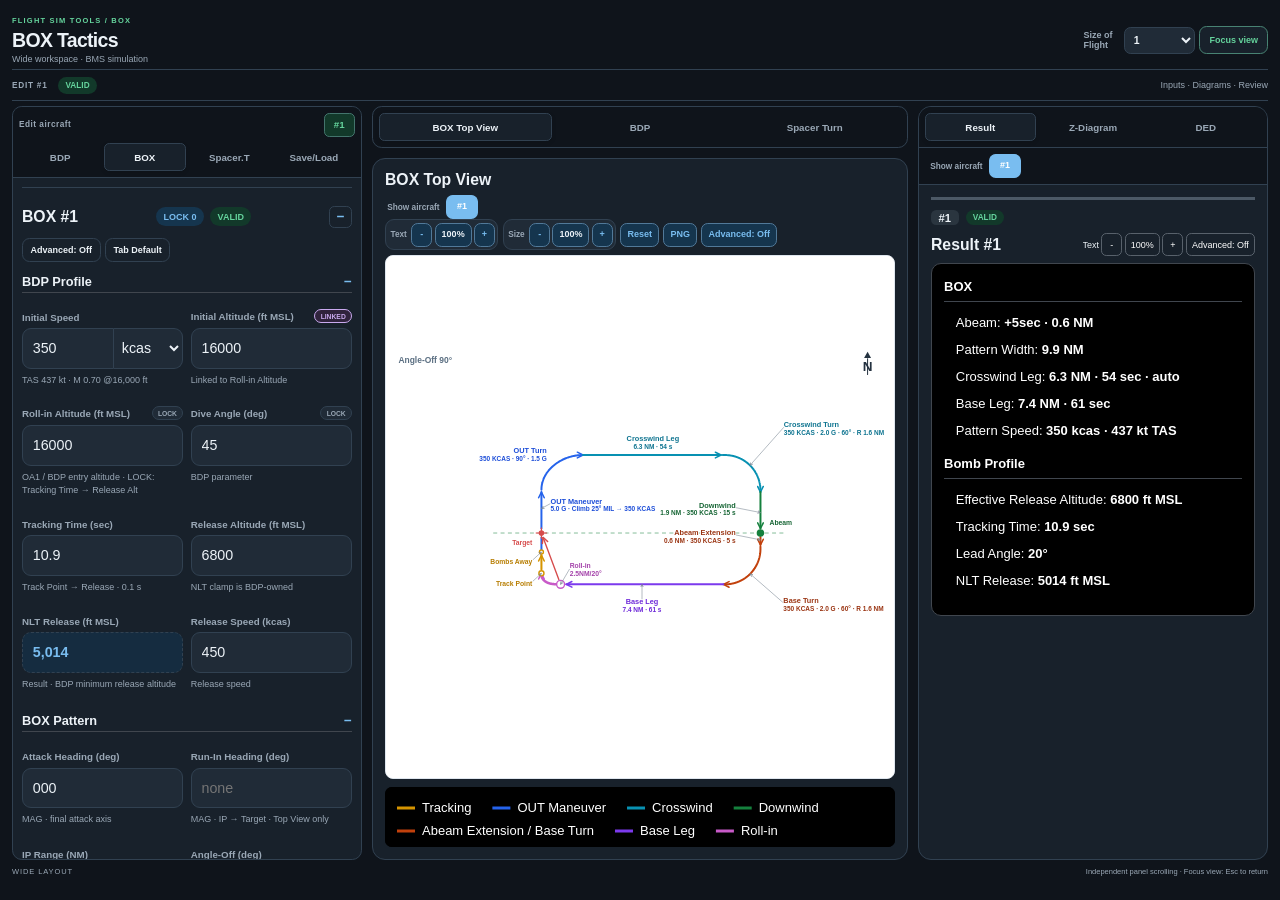
==== box/index.html @ 9b7af39f "Deploy Offset preview from c91996f1fd9d" ====
<!doctype html>
<html lang="ko">
<head>
<meta charset="utf-8">
<meta name="viewport" content="width=device-width,initial-scale=1">
<title>BOX Tactics · V2 WORK</title>
<link rel="stylesheet" href="./box.css?v=c91996f1fd9d">
<link rel="stylesheet" href="../common/ui/result-panel-v0.1.css?v=c91996f1fd9d">
<link rel="stylesheet" href="./wide-layout.css?v=c91996f1fd9d">
</head>
<body class="box-wide bombing-wide">
<!-- BOX page (owner 2026-10-23 / 25): a separate page on the Offset FE layout (PC Wide and phone), BOX v0.3 BE through
     the BOX Flight entrypoint. Tabs: BDP (shared BDP tab) / BOX / Spacer Turn (blank, the BOX S&R slot) / Formation
     (#2–#4: each follower's position; one data set, #1's) / Save/Load. -->
<main class="app" id="box-calculator">
  <header class="topbar">
    <div>
      <h1 id="box-page-title">BOX Tactics</h1>
      <div class="subline">V2 modular work · BOX v0.3 BE · BDP v0.4</div>
    </div>
    <div class="toolbar">
      <label class="flight-size-control" for="flight-size" title="#1–#4 fly #1's BDP and BOX data; #2–#4 set their Formation position"><span>Size of Flight</span><select id="flight-size"><option value="1">1</option><option value="2">2</option><option value="3">3</option><option value="4">4</option></select></label>
      <span class="rev" id="box-rev">V2 WORK · BOX BE 0.4</span>
    </div>
  </header>

  <!-- Shared BDP tab (shared/bdp-tab-v0.1.mjs): the controller fills it. -->
  <section class="section bdp-tab-section" data-tab="bdp" aria-labelledby="bdp-title-1" data-bdp-tab="1"></section>

  <section class="section" data-tab="box" aria-labelledby="box-input-title">
    <div class="section-head"><h2 id="box-input-title">BOX #1</h2><div class="box-head-status"><span id="lock-count" class="mode">LOCK 0</span><span id="state-pill" class="status ok">VALID</span></div></div>

    <details class="input-group-panel" open>
      <summary class="input-group-title">BDP Profile</summary>
      <div class="input-grid" data-bdp-profile-copy></div>
    </details>

    <details class="input-group-panel" open>
      <summary class="input-group-title">BOX Pattern</summary>
      <div class="input-grid">
        <label class="field"><span>Attack Heading (deg)</span><input data-key="attackHeadingDeg" type="text" inputmode="decimal"><span class="unit">MAG · final attack axis</span></label>
        <label class="field advanced-only"><span>Magnetic Var <span class="adv-tag">ADV</span></span><select data-mag-var-select aria-label="Magnetic Var theater"><option value="KOREA">Korea</option><option value="ISRAEL">Israel</option><option value="BALKANS">Balkans</option></select><span class="unit" data-mag-var-value>7.5°W · BMS MAGV · DED TBRG = M − 7.5</span></label>
        <!-- Owner 2026-11-12: Run-In (IP → Target) for the Top View only; the pattern is unchanged (shared pattern-run-in). -->
        <label class="field"><span>Run-In Heading (deg)</span><input data-run-in="headingDeg" type="text" inputmode="decimal" placeholder="none" aria-label="Run-In Heading, IP to Target"><span class="unit">MAG · IP → Target · Top View only</span></label>
        <label class="field"><span>IP Range (NM)</span><input data-run-in="ipRangeNm" type="text" inputmode="decimal" placeholder="edge" aria-label="IP Range from the Target"><span class="unit">IP → Target · blank: to the edge</span></label>
        <label class="field"><span>Angle-Off (deg)</span><output class="readout" data-bdp-fixed="angleOffDeg">90</output><span class="unit">BOX fixed</span></label>
        <label class="field"><span>Base Turn G (G)</span><input data-key="baseTurnG" type="text" inputmode="decimal"><span class="unit">Level Turn · 90° · onset rates of this aircraft</span></label>
        <label class="field"><span>Crosswind Turn G (G)</span><input data-key="crossTurnG" type="text" inputmode="decimal"><span class="unit">Level Turn · 90° · onset rates of this aircraft</span></label>
        <label class="field"><span>Crosswind Leg Extension (NM)</span><input data-key="crossLegExtensionNm" type="text" inputmode="decimal"><span class="unit" data-cross-leg-note>Auto: to the Roll-in Altitude and speed</span></label>
      </div>
      <p class="constraint-note">Crosswind Leg Extension is filled in automatically: the leg flown at MIL from the OUT Turn end until the Roll-in Altitude and Roll-in speed are reached (never shorter than the leg that closes the pattern). A typed value replaces it; shorter than the automatic leg it shows a warning, below the minimum an error. Clear the field to go back to automatic.</p>
    </details>

    <details class="input-group-panel">
      <summary class="input-group-title">Roll-in Condition</summary>
      <div class="input-grid" data-roll-in-copy></div>
    </details>

    <details class="input-group-panel advanced-only">
      <summary class="input-group-title">Turn Onset <span class="adv-tag">ADV</span></summary>
      <div class="input-grid" data-turn-onset-copy></div>
    </details>

    <details class="input-group-panel advanced-only">
      <summary class="input-group-title">OUT Maneuver <span class="adv-tag">ADV</span></summary>
      <div class="input-grid">
        <label class="field"><span>OUT Speed (kcas)</span><input data-key="outSpeedKcas" type="text" inputmode="decimal"><span class="unit">Recovery · Blank: Release Speed</span></label>
        <label class="field"><span>Recovery G (G)</span><input data-key="outRecoveryG" type="text" inputmode="decimal"><span class="unit">Blank: 5.0</span></label>
        <label class="field"><span>Climb Pitch (deg)</span><input data-key="outClimbPitchDeg" type="text" inputmode="decimal"><span class="unit">MIL climb · Blank: 25</span></label>
        <label class="field"><span>Climb G (G)</span><input data-key="outClimbG" type="text" inputmode="decimal"><span class="unit">Pull-up · Blank: Recovery G / 2</span></label>
        <label class="field"><span>OUT Turn Speed (kcas)</span><input data-key="outTurnSpeedKcas" type="text" inputmode="decimal"><span class="unit">Turn starts · Blank: 350</span></label>
        <label class="field"><span>OUT Turn Bank (deg)</span><input data-key="outTurnBankDeg" type="text" inputmode="decimal"><span class="unit">Until level · Blank: 90</span></label>
        <label class="field"><span>OUT Turn G (G)</span><input data-key="outTurnG" type="text" inputmode="decimal"><span class="unit">Blank: 1.5</span></label>
        <label class="field"><span>Minimum Speed (kcas)</span><input data-key="outMinimumSpeedKcas" type="text" inputmode="decimal"><span class="unit">Not below · Blank: 300</span></label>
      </div>
      <p class="constraint-note">OUT at MIL: climb at the Climb Pitch until the OUT Turn Speed, then the OUT Turn at the Turn Bank and Turn G; when the flight path reaches level the turn goes on level at the Turn G. Speeds come from the PW-229 MIL research model (unofficial adoption, not BMS-validated).</p>
    </details>
    <div id="constraint-message" class="status-message valid">-</div>
  </section>

  <!-- Spacer Turn (owner 2026-10-23): the BOX S&R slot, a blank tab for now. -->
  <section class="section" data-tab="spacer" aria-labelledby="spacer-title">
    <div class="section-head"><h2 id="spacer-title">Spacer Turn</h2></div>
    <p class="flight-draft-note">Spacer Turn is the BOX slot of S&amp;R. Its content comes in a later step.</p>
  </section>

  <section class="section save-section" data-tab="save" aria-labelledby="save-title">
    <div class="section-head"><h2 id="save-title">Save/Load</h2></div>
    <p class="flight-draft-note">Save keeps the BOX page's inputs (BDP and BOX), LOCK / LINK and the Flight size in this browser. A reload or a newly opened page loads the last Save; changes made after it are not kept until you press Save again. Load Default loads the Default conditions (not saved until Save); each input tab's Tab Default restores only that tab.</p>
    <p class="flight-draft-note" id="reload-note">오류가 나면 브라우저를 새로고침해 주세요.</p>
    <div class="save-actions">
      <button class="btn" id="work-save" type="button">Save</button>
      <button class="btn" id="work-default" type="button">Load Default</button>
    </div>
    <output id="save-status" class="status-message valid" role="status">-</output>
    <!-- BMS Mission (DTC) → Run-In (owner 2026-11-12; shared bms-dtc-run-in-panel). -->
    <div class="bms-mission" id="bms-mission"></div>
  </section>

  <section class="section top-view-section" aria-labelledby="top-view-title">
    <div class="section-head">
      <h2 id="top-view-title">BOX Top View</h2>
      <div class="diagram-actions">
        <div class="diagram-action-row top-view-aircraft" role="group" aria-label="Aircraft drawn in the Top View">
          <span class="diagram-control-label">Show aircraft</span>
          <button class="capture-button view-toggle active" type="button" data-top-view-aircraft-button="1" aria-pressed="true">#1</button>
          <button class="capture-button view-toggle" type="button" data-top-view-aircraft-button="2" aria-pressed="false" hidden>#2</button>
          <button class="capture-button view-toggle" type="button" data-top-view-aircraft-button="3" aria-pressed="false" hidden>#3</button>
          <button class="capture-button view-toggle" type="button" data-top-view-aircraft-button="4" aria-pressed="false" hidden>#4</button>
        </div>
        <div class="diagram-action-row">
          <div class="font-scale-control" role="group" aria-label="Top View font size">
            <span class="diagram-control-label">Text</span>
            <button class="capture-button" id="top-view-font-down" type="button" aria-label="Top View font smaller">-</button>
            <button class="capture-button diagram-scale-output" id="top-view-font-scale-output" type="button" aria-label="Reset Top View text size to 100%">100%</button>
            <button class="capture-button" id="top-view-font-up" type="button" aria-label="Top View font larger">+</button>
          </div>
          <div class="view-scale-control" role="group" aria-label="Top View picture size">
            <span class="diagram-control-label">Size</span>
            <button class="capture-button" id="top-view-zoom-out" type="button" aria-label="Picture smaller">-</button>
            <button class="capture-button diagram-scale-output" id="top-view-size-output" type="button" aria-label="Reset Top View size to 100%">100%</button>
            <button class="capture-button" id="top-view-zoom-in" type="button" aria-label="Picture larger">+</button>
          </div>
          <button class="capture-button" id="top-view-zoom-reset" type="button">Reset</button>
          <button class="capture-button" id="capture-top-view" type="button">PNG</button>
          <button class="capture-button view-toggle" id="top-view-advanced" type="button" aria-pressed="false" title="MAP and the Roll-in Distance">Advanced: Off</button>
        </div>
      </div>
    </div>
    <div class="top-view-shell"><svg id="box-top-view" viewBox="0 0 900 900" role="img" aria-label="BOX #1 Top View"></svg></div>
    <svg class="diagram-legend-box" id="box-legend" role="img" aria-label="BOX Top View legend"></svg>
  </section>

  <div class="bdp-views" data-bdp-views="1" data-output-aircraft="1" data-aircraft-output="bdp"><div data-bdp-diagrams-host="1"></div></div>

  <section class="section z-diagram-section" data-output-aircraft="1" data-aircraft-output="z" aria-labelledby="box-z-title">
    <div class="section-head"><h2 id="box-z-title">BOX #1 Z-Diagram</h2><div class="diagram-action-row"><button class="btn" id="capture-z" type="button">PNG</button></div></div>
    <div class="z-diagram-shell"><svg id="box-z-svg" viewBox="0 0 650 770" role="img" aria-label="BOX #1 Z-Diagram"><g data-z-root></g></svg></div>
  </section>

  <section class="section compact-results" id="result-section" data-result-panel data-output-aircraft="1" data-aircraft-output="result"><div class="result-panel-head"><h2>Result #1</h2><div data-result-controls aria-label="Result display controls"></div></div><div class="result-panel-body"><div data-result-group><h3>BOX</h3><table><tbody class="result-rows" id="box-result-body"></tbody></table></div><div data-result-group><h3>Bomb Profile</h3><table><tbody class="result-rows" id="profile-result-body"></tbody></table></div><p data-result-empty>No available summary results.</p></div></section>

  <section class="section ded-section" data-output-aircraft="1" data-aircraft-output="ded" aria-labelledby="ded-title">
    <div class="section-head"><h2 id="ded-title">DED #1</h2><button class="btn ded-png-button" type="button" data-ded-png="1">PNG</button></div>
    <div data-ded-pages="1"></div>
  </section>

  <div id="flight-followers"></div>
</main>
<script type="module" src="./wide-layout.mjs?v=c91996f1fd9d"></script>
</body>
</html>
---- box/box.css ----
@import url("../common-ui-v0.2.css?v=c91996f1fd9d");
/* Shared parts bring their CSS (bombing app shared FE): input fields, DED, Flight UI, the shared BDP tab; time dial (Common UI). */
@import url("../shared/input-fields-v0.1.css?v=c91996f1fd9d");
@import url("../shared/ded-v0.1.css?v=c91996f1fd9d");
@import url("../shared/flight-ui-v0.1.css?v=c91996f1fd9d");
@import url("../shared/bdp-tab-v0.1.css?v=c91996f1fd9d");
@import url("../common/ui/time-dial-v0.1.css?v=c91996f1fd9d");

/* BOX page (owner 2026-10-23 / 25): the Offset page's general rules it shares, then the BOX inputs. */
:root{color-scheme:dark}
.section-head,.result-panel-head{flex-wrap:wrap}
.flight-draft-note{margin:0;color:var(--muted);font-size:12px;line-height:1.5}
.z-diagram-shell{width:100%;max-width:1140px;margin:auto;box-sizing:border-box;background:#fff;border:1px solid var(--line);border-radius:12px;overflow:hidden}
.z-diagram-shell svg{width:100%;height:auto;display:block}
.status-message{margin-top:10px;border-radius:10px;padding:10px 12px;font-size:11px;line-height:1.5}.status-message.valid{background:var(--green-soft);color:var(--green)}.status-message.warning{background:var(--amber-soft);color:var(--amber)}.status-message.invalid{background:var(--red-soft);color:var(--red)}
.top-view-section .section-head{display:block}.top-view-section .section-head h2{margin-bottom:10px}
.capture-button:disabled{opacity:.42;cursor:default}
/* Diagram CSS boundary (CSS-SPEC §1): the shell and svg box only; the BOX views set their own aspect ratio, strokes and text. */
.top-view-shell{border:1px solid #dfe6ee;border-radius:12px;background:#fff;overflow:hidden}#box-top-view{display:block;width:100%;height:auto;background:#fff}
.constraint-note{font-size:10px;color:var(--muted);line-height:1.4;margin:8px 0 0}
.capture-button.view-toggle[aria-pressed="true"]{border-color:var(--blue);background:var(--blue-soft);color:var(--blue)}
/* BDP views (centre BDP tab): Dive Profile, 3D, Top View, HUD in one column while shown. */
.bdp-views{display:none}
.bdp-views.show-full-views{display:block}
.bdp-views.show-full-views .bdp-diagrams{display:grid;grid-template-columns:minmax(0,1fr);margin-top:0}
.box-head-status{display:flex;gap:8px;align-items:center}
.input-group-panel+.input-group-panel{margin-top:8px}
.save-actions{display:flex;gap:8px;flex-wrap:wrap;margin:10px 0}
.adv-tag{font-size:9px;font-weight:900;color:var(--muted);margin-left:6px}
---- common/ui/result-panel-v0.1.css ----
.compact-results .result-panel-head{display:flex;align-items:center;justify-content:space-between;flex-wrap:wrap;gap:8px;margin-bottom:10px}
.compact-results .result-panel-head h2{margin:0}
.compact-results [data-result-controls]{display:flex;align-items:center;gap:3px;font-size:12px;flex-wrap:wrap}
.compact-results [data-result-controls] button{font:inherit;min-height:30px;min-width:28px;padding:4px 7px;border:1px solid #58616b;border-radius:7px;background:#18212b;color:#fff;cursor:pointer}
.compact-results [data-result-controls] button:disabled{opacity:.4;cursor:default}
.compact-results [data-result-controls] [aria-pressed="true"]{outline:1px solid #fff}
.compact-results .result-panel-body{padding:10px 12px;border:1px solid #40464e;border-radius:10px;background:#000;color:#fff;font-size:13px;line-height:1.45;font-variant-numeric:tabular-nums}
.compact-results .result-rows{display:grid;grid-template-columns:minmax(0,1fr);gap:0 22px;width:100%;border-collapse:collapse}
.compact-results .result-row{display:block;padding:4px 0 4px .75em;border:0;min-width:0;overflow-wrap:anywhere}
.compact-results .result-row>*{display:inline;padding:0;border:0;min-width:0;overflow-wrap:anywhere}
.compact-results .result-row> :first-child{width:auto;color:#fff}
.compact-results .result-row> :first-child::after{content:": ";white-space:pre}
.compact-results [data-result-value]{text-align:left;font:inherit;font-weight:600}
.compact-results .result-value,.compact-results .value-result{color:#fff!important;background:transparent!important}
.compact-results .value-dependent-change{outline:1px solid #b9a6df;outline-offset:2px}
.compact-results [data-result-group]{margin:0 0 8px}
.compact-results [data-result-group]:last-child{margin-bottom:0}
.compact-results h3{font:inherit;font-weight:700;margin:4px 0 6px;border-bottom:1px solid #40464e;padding-bottom:4px}
.compact-results [data-result-group] table{width:100%}
.compact-results [hidden]{display:none!important}
.compact-results [data-result-empty]{margin:0;color:#fff}
.diagram-legend-box{display:block;width:100%;height:auto;margin:8px auto 0;border-radius:8px;background:#000}
---- box/wide-layout.css ----
/* BOX content of the PC Wide page. The workspace itself is the bombing app shared FE's (shared/wide-workspace-v0.1.css,
   body.bombing-wide); this file styles the BOX inputs and the Top View panel. Style the SVG boxes, never the paths,
   labels or viewBox. */
@import url("../shared/wide-workspace-v0.1.css?v=c91996f1fd9d");

.wide-center-panel[data-center-panel="topview"] { flex:1 0 100%; }
.box-wide .wide-map-section .flight-draft-note { flex:none; font-size:11px; }
/* Speed and altitude on one row (the Offset page's rule). */
.box-wide .wide-inputs .field.speed-field { grid-column:auto; }
.box-wide .wide-inputs .speed-field .compound { grid-template-columns:minmax(0,1fr) 92px; }
.box-wide .wide-inputs .speed-field .compound select { padding-inline:6px 2px; }
@media(max-width:760px) {
  /* Target Elevation and Bomb on one row (the Offset page's phone rule). */
  .box-wide .wide-inputs .input-grid:has(> .field > [data-key="targetElevationMslFt"]) { grid-template-columns:minmax(0,.85fr) minmax(0,1.15fr); }
  .box-wide .wide-inputs .input-grid:has(> .field > [data-key="targetElevationMslFt"]) > .field:has(> select) { grid-column:auto; }
}
@media(min-width:761px) {
  .box-wide .wide-center .flight-draft-note { zoom:0.75; }
}
.box-wide .wide-standard-link { display:none; }
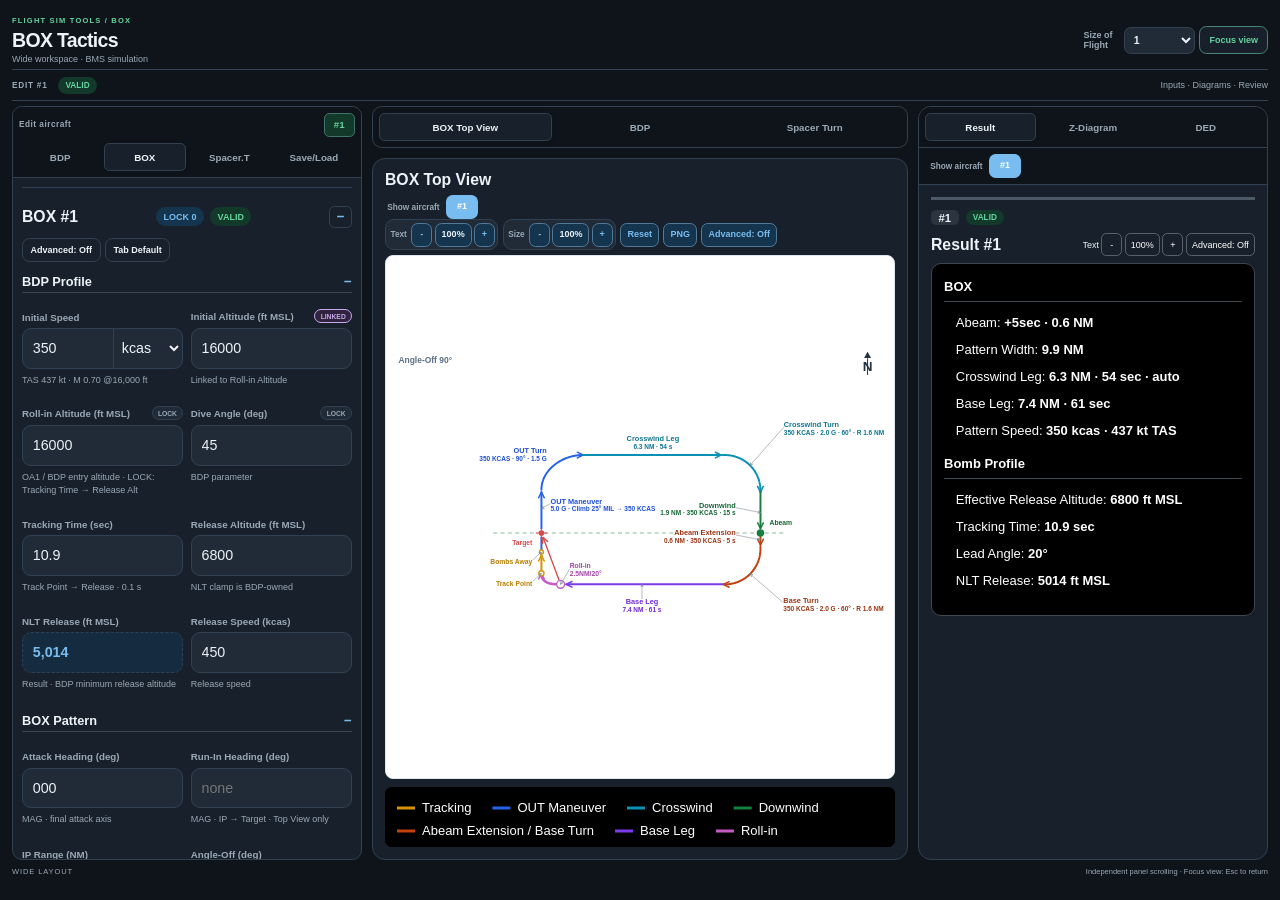
==== commit 22d98f3a: "Deploy Offset preview from 416f6b7496e2" ====
--- a/box/index.html
+++ b/box/index.html
@@ -4,9 +4,9 @@
 <meta charset="utf-8">
 <meta name="viewport" content="width=device-width,initial-scale=1">
 <title>BOX Tactics · V2 WORK</title>
-<link rel="stylesheet" href="./box.css?v=c91996f1fd9d">
-<link rel="stylesheet" href="../common/ui/result-panel-v0.1.css?v=c91996f1fd9d">
-<link rel="stylesheet" href="./wide-layout.css?v=c91996f1fd9d">
+<link rel="stylesheet" href="./box.css?v=416f6b7496e2">
+<link rel="stylesheet" href="../common/ui/result-panel-v0.1.css?v=416f6b7496e2">
+<link rel="stylesheet" href="./wide-layout.css?v=416f6b7496e2">
 </head>
 <body class="box-wide bombing-wide">
 <!-- BOX page (owner 2026-10-23 / 25): a separate page on the Offset FE layout (PC Wide and phone), BOX v0.3 BE through
@@ -147,6 +147,6 @@
 
   <div id="flight-followers"></div>
 </main>
-<script type="module" src="./wide-layout.mjs?v=c91996f1fd9d"></script>
+<script type="module" src="./wide-layout.mjs?v=416f6b7496e2"></script>
 </body>
 </html>
--- a/box/box.css
+++ b/box/box.css
@@ -1,10 +1,10 @@
-@import url("../common-ui-v0.2.css?v=c91996f1fd9d");
+@import url("../common-ui-v0.2.css?v=416f6b7496e2");
 /* Shared parts bring their CSS (bombing app shared FE): input fields, DED, Flight UI, the shared BDP tab; time dial (Common UI). */
-@import url("../shared/input-fields-v0.1.css?v=c91996f1fd9d");
-@import url("../shared/ded-v0.1.css?v=c91996f1fd9d");
-@import url("../shared/flight-ui-v0.1.css?v=c91996f1fd9d");
-@import url("../shared/bdp-tab-v0.1.css?v=c91996f1fd9d");
-@import url("../common/ui/time-dial-v0.1.css?v=c91996f1fd9d");
+@import url("../shared/input-fields-v0.1.css?v=416f6b7496e2");
+@import url("../shared/ded-v0.1.css?v=416f6b7496e2");
+@import url("../shared/flight-ui-v0.1.css?v=416f6b7496e2");
+@import url("../shared/bdp-tab-v0.1.css?v=416f6b7496e2");
+@import url("../common/ui/time-dial-v0.1.css?v=416f6b7496e2");
 
 /* BOX page (owner 2026-10-23 / 25): the Offset page's general rules it shares, then the BOX inputs. */
 :root{color-scheme:dark}
--- a/box/wide-layout.css
+++ b/box/wide-layout.css
@@ -1,7 +1,7 @@
 /* BOX content of the PC Wide page. The workspace itself is the bombing app shared FE's (shared/wide-workspace-v0.1.css,
    body.bombing-wide); this file styles the BOX inputs and the Top View panel. Style the SVG boxes, never the paths,
    labels or viewBox. */
-@import url("../shared/wide-workspace-v0.1.css?v=c91996f1fd9d");
+@import url("../shared/wide-workspace-v0.1.css?v=416f6b7496e2");
 
 .wide-center-panel[data-center-panel="topview"] { flex:1 0 100%; }
 .box-wide .wide-map-section .flight-draft-note { flex:none; font-size:11px; }
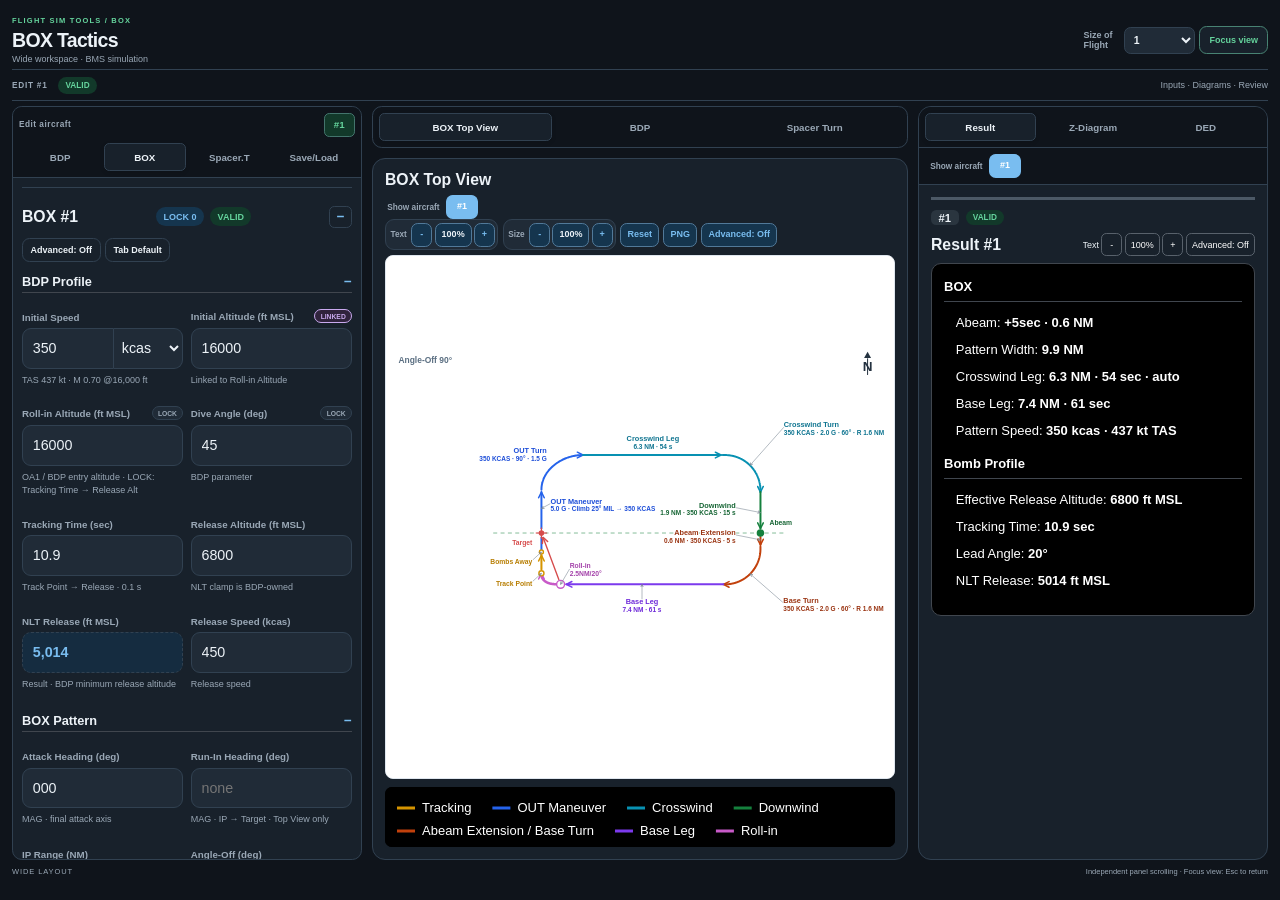
==== commit 7d8ad1c5: "Deploy Offset preview from 980cf95da5f3 (manual: GitHub Actions blocked by billing)" ====
--- a/box/index.html
+++ b/box/index.html
@@ -4,9 +4,9 @@
 <meta charset="utf-8">
 <meta name="viewport" content="width=device-width,initial-scale=1">
 <title>BOX Tactics · V2 WORK</title>
-<link rel="stylesheet" href="./box.css?v=416f6b7496e2">
-<link rel="stylesheet" href="../common/ui/result-panel-v0.1.css?v=416f6b7496e2">
-<link rel="stylesheet" href="./wide-layout.css?v=416f6b7496e2">
+<link rel="stylesheet" href="./box.css?v=980cf95da5f3">
+<link rel="stylesheet" href="../common/ui/result-panel-v0.1.css?v=980cf95da5f3">
+<link rel="stylesheet" href="./wide-layout.css?v=980cf95da5f3">
 </head>
 <body class="box-wide bombing-wide">
 <!-- BOX page (owner 2026-10-23 / 25): a separate page on the Offset FE layout (PC Wide and phone), BOX v0.3 BE through
@@ -147,6 +147,6 @@
 
   <div id="flight-followers"></div>
 </main>
-<script type="module" src="./wide-layout.mjs?v=416f6b7496e2"></script>
+<script type="module" src="./wide-layout.mjs?v=980cf95da5f3"></script>
 </body>
 </html>
--- a/box/box.css
+++ b/box/box.css
@@ -1,10 +1,10 @@
-@import url("../common-ui-v0.2.css?v=416f6b7496e2");
+@import url("../common-ui-v0.2.css?v=980cf95da5f3");
 /* Shared parts bring their CSS (bombing app shared FE): input fields, DED, Flight UI, the shared BDP tab; time dial (Common UI). */
-@import url("../shared/input-fields-v0.1.css?v=416f6b7496e2");
-@import url("../shared/ded-v0.1.css?v=416f6b7496e2");
-@import url("../shared/flight-ui-v0.1.css?v=416f6b7496e2");
-@import url("../shared/bdp-tab-v0.1.css?v=416f6b7496e2");
-@import url("../common/ui/time-dial-v0.1.css?v=416f6b7496e2");
+@import url("../shared/input-fields-v0.1.css?v=980cf95da5f3");
+@import url("../shared/ded-v0.1.css?v=980cf95da5f3");
+@import url("../shared/flight-ui-v0.1.css?v=980cf95da5f3");
+@import url("../shared/bdp-tab-v0.1.css?v=980cf95da5f3");
+@import url("../common/ui/time-dial-v0.1.css?v=980cf95da5f3");
 
 /* BOX page (owner 2026-10-23 / 25): the Offset page's general rules it shares, then the BOX inputs. */
 :root{color-scheme:dark}
--- a/box/wide-layout.css
+++ b/box/wide-layout.css
@@ -1,7 +1,7 @@
 /* BOX content of the PC Wide page. The workspace itself is the bombing app shared FE's (shared/wide-workspace-v0.1.css,
    body.bombing-wide); this file styles the BOX inputs and the Top View panel. Style the SVG boxes, never the paths,
    labels or viewBox. */
-@import url("../shared/wide-workspace-v0.1.css?v=416f6b7496e2");
+@import url("../shared/wide-workspace-v0.1.css?v=980cf95da5f3");
 
 .wide-center-panel[data-center-panel="topview"] { flex:1 0 100%; }
 .box-wide .wide-map-section .flight-draft-note { flex:none; font-size:11px; }
